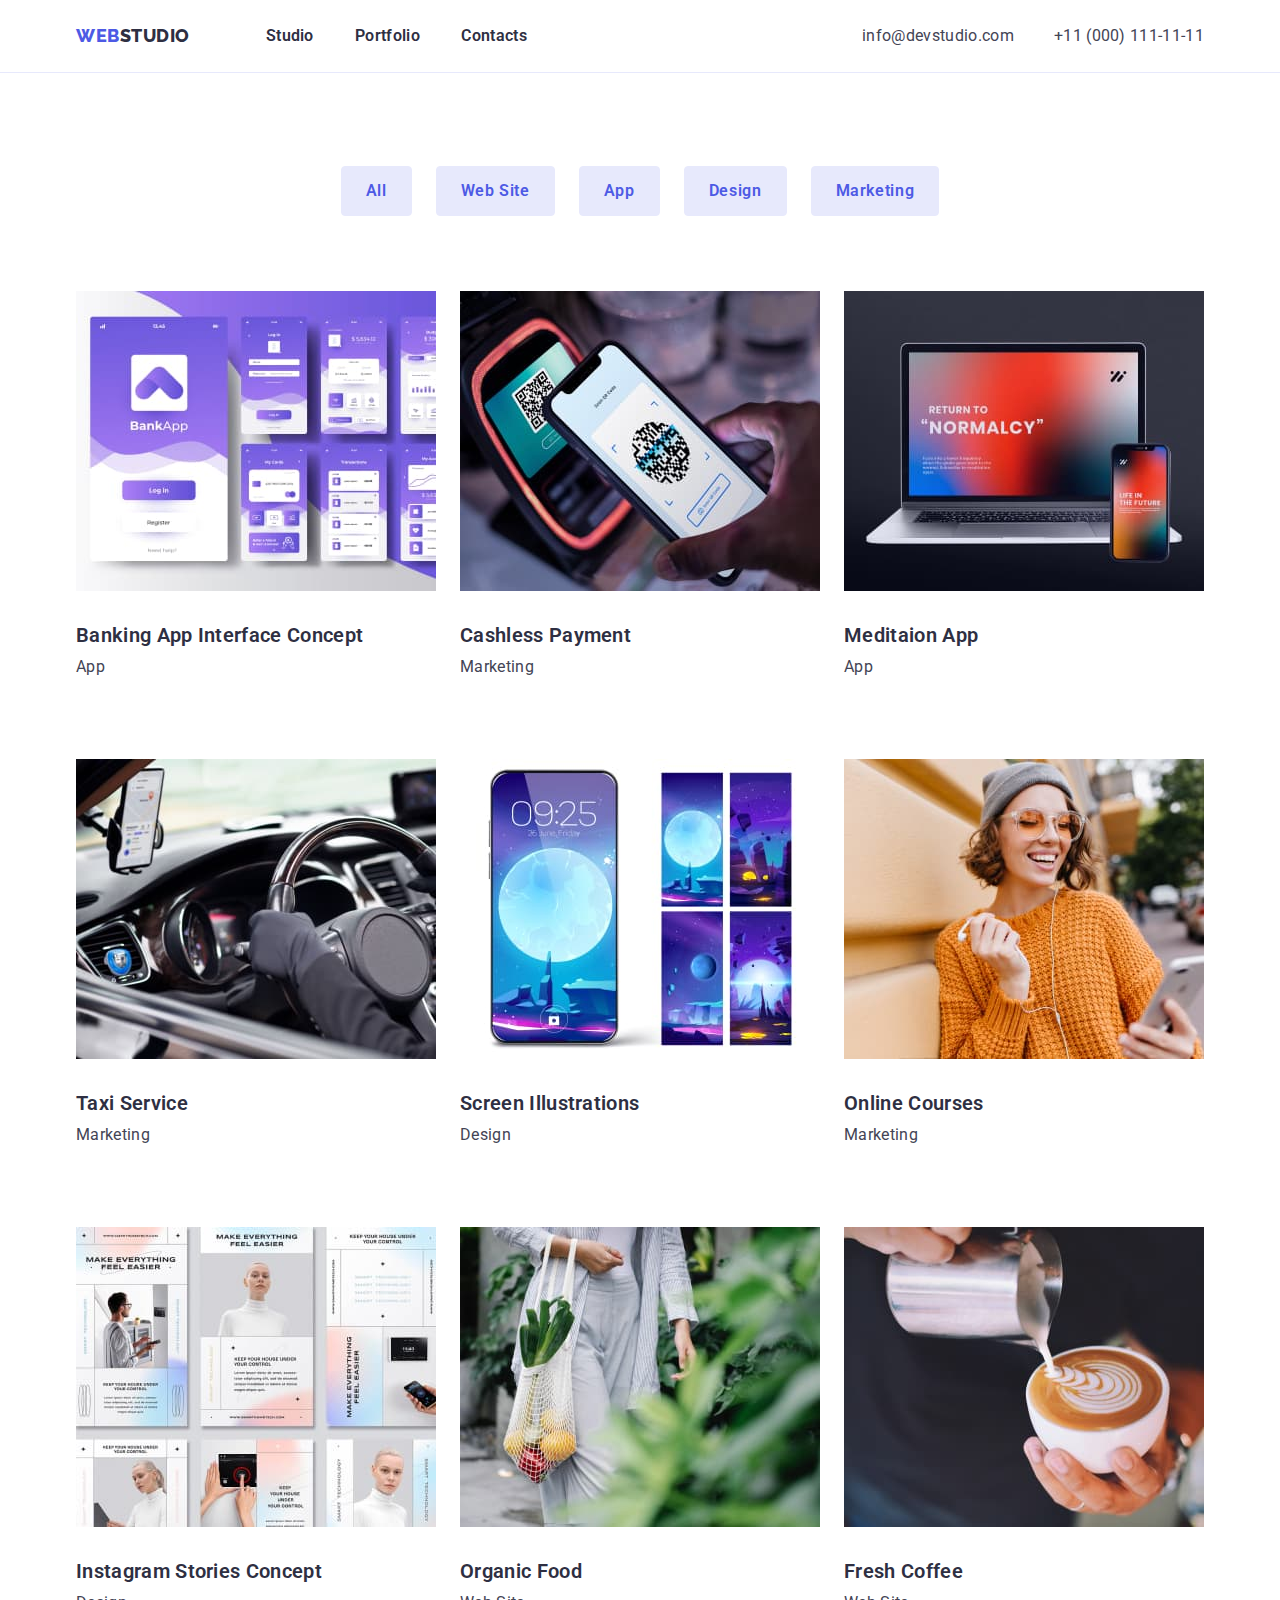
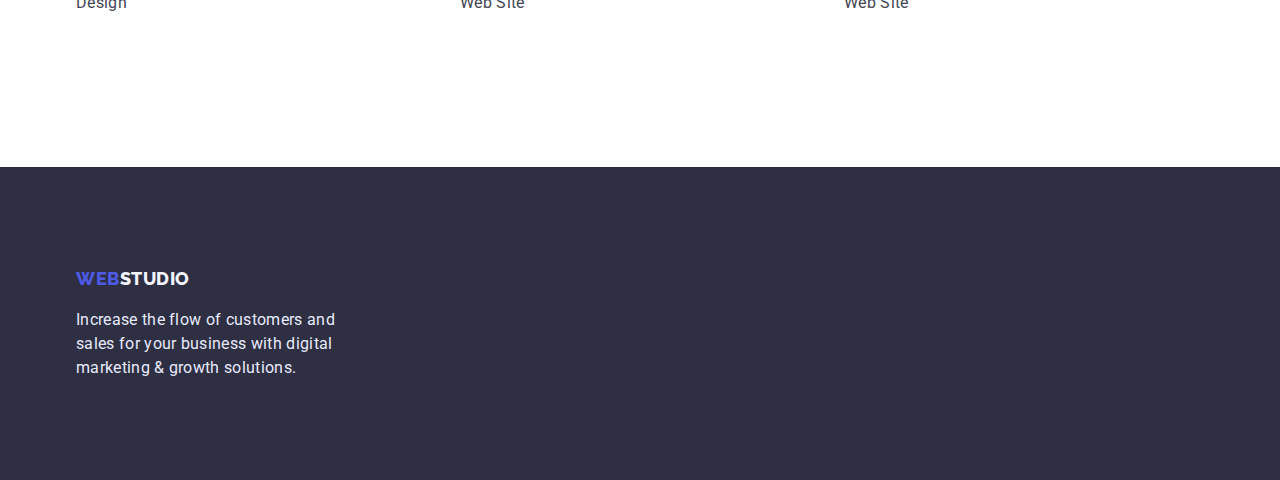
==== portfolio.html @ 483cd8c8 "homework3" ====
<!DOCTYPE html>
<html lang="en">
  <head>
    <meta charset="UTF-8" />
    <meta http-equiv="X-UA-Compatible" content="IE=edge" />
    <meta name="viewport" content="width=device-width, initial-scale=1.0" />
    <title>Portfolio</title>
    <link
      rel="stylesheet"
      href="https://cdn.jsdelivr.net/npm/modern-normalize@1.1.0/modern-normalize.min.css"
    />
    <link rel="preconnect" href="https://fonts.googleapis.com" />
    <link rel="preconnect" href="https://fonts.gstatic.com" crossorigin />
    <link
      href="https://fonts.googleapis.com/css2?family=Raleway:wght@700&family=Roboto:wght@400;500;700;900&display=swap"
      rel="stylesheet"
    />
    <link rel="stylesheet" href="./css/styles.css" />
  </head>
  <body>
    <header class="header-border">
      <div class="container header-line">
        <nav class="logo-line">
          <a class="link logo" href="./index.html"
            >Web<span class="logo-part">Studio</span>
          </a>
          <ul class="list nav-line">
            <li><a class="link nav-link" href="./index.html">Studio</a></li>
            <li>
              <a class="link nav-link" href="./portfolio.html">Portfolio</a>
            </li>
            <li><a class="link nav-link" href="#">Contacts</a></li>
          </ul>
        </nav>
        <ul class="list contact-line">
          <li>
            <a class="link contact-link" href="mailto:info@devstudio.com"
              >info@devstudio.com
            </a>
          </li>
          <li>
            <a class="link contact-link tel" href="tel:+110001111111"
              >+11 (000) 111-11-11
            </a>
          </li>
        </ul>
      </div>
    </header>

    <main>
      <section class="container">
        <h1 class="visually-hidden">Projects</h1>
        <ul class="list button-list">
          <li class="button-item">
            <button class="button" type="button">All</button>
          </li>
          <li class="button-item">
            <button class="button" type="button">Web Site</button>
          </li>
          <li class="button-item">
            <button class="button" type="button">App</button>
          </li>
          <li class="button-item">
            <button class="button" type="button">Design</button>
          </li>
          <li class="button-item">
            <button class="button" type="button">Marketing</button>
          </li>
        </ul>
        <ul class="list project-list">
          <li class="item">
            <img
              src="./images/projectcard1.jpg"
              alt="photo of the project"
              width="360"
              height="300"
            />
            <div class="project-item">
              <h2 class="subtitle-section">Banking App Interface Concept</h2>
              <p>App</p>
            </div>
          </li>

          <li class="item">
            <img
              src="./images/projectcard2.jpg"
              alt="photo of the project"
              width="360"
              height="300"
            />
            <!-- <p class="project-text">
              14 Stylish and User-Friendly App Design Concepts · Task Manager
              App · Calorie Tracker App · Exotic Fruit Ecommerce App · Cloud
              Storage App
            </p> -->
            <div class="project-item">
              <h2 class="subtitle-section">Cashless Payment</h2>
              <p>Marketing</p>
            </div>
          </li>

          <li class="item">
            <img
              src="./images/projectcard3.jpg"
              alt="photo of the project"
              width="360"
              height="300"
            />
            <div class="project-item">
              <h2 class="subtitle-section">Meditaion App</h2>
              <p>App</p>
            </div>
          </li>

          <li class="item">
            <img
              src="./images/projectcard4.jpg"
              alt="photo of the project"
              width="360"
              height="300"
            />
            <div class="project-item">
              <h2 class="subtitle-section">Taxi Service</h2>
              <p>Marketing</p>
            </div>
          </li>

          <li class="item">
            <img
              src="./images/projectcard5.jpg"
              alt="photo of the project"
              width="360"
              height="300"
            />
            <div class="project-item">
              <h2 class="subtitle-section">Screen Illustrations</h2>
              <p>Design</p>
            </div>
          </li>

          <li class="item">
            <img
              src="./images/projectcard6.jpg"
              alt="photo of the project"
              width="360"
              height="300"
            />
            <div class="project-item">
              <h2 class="subtitle-section">Online Courses</h2>
              <p>Marketing</p>
            </div>
          </li>

          <li class="item">
            <img
              src="./images/projectcard7.jpg"
              alt="photo of the project"
              width="360"
              height="300"
            />
            <div class="project-item">
              <h2 class="subtitle-section">Instagram Stories Concept</h2>
              <p>Design</p>
            </div>
          </li>

          <li class="item">
            <img
              src="./images/projectcard8.jpg"
              alt="photo of the project"
              width="360"
              height="300"
            />
            <div class="project-item">
              <h2 class="subtitle-section">Organic Food</h2>
              <p>Web Site</p>
            </div>
          </li>

          <li class="item">
            <img
              src="./images/projectcard9.jpg"
              alt="photo of the project"
              width="360"
              height="300"
            />
            <div class="project-item">
              <h2 class="subtitle-section">Fresh Coffee</h2>
              <p>Web Site</p>
            </div>
          </li>
        </ul>
      </section>
    </main>

    <footer class="footer">
      <div class="container">
        <div class="footer-item">
          <a class="link logo" href="./index.html"
            >Web<span class="logo-part-footer">Studio</span>
          </a>
          <p class="text-footer">
            Increase the flow of customers and sales for your business with
            digital marketing & growth solutions.
          </p>
        </div>
      </div>
    </footer>
  </body>
</html>
---- css/styles.css ----
:root {
  --primary-text-color: #434455; /* SLATE */
  --color-text-secondary: #2e2f42; /* NAVY BLUE */
  --color-text-footer: #e7e9fc; /* CORNFLOWER */
  --color-white: #fff;
  --color-background: #2e2f42; /* NAVY BLUE */
  --color-background-light: #f4f4fd; /* CLOUD */
  --primary-brand-color: #4d5ae5;
  --primary-font: "Roboto", sans-serif;
}

body {
  font-family: var(--primary-font);
  color: var(--primary-text-color);
  font-weight: 400;
  font-size: 16px;
  line-height: 1.5;
  letter-spacing: 0.02em;
}

.list {
  list-style: none;
  padding-left: 0;
  margin: 0;
}
.link {
  text-decoration: none;
}

h1,
h2,
h3,
ul,
p {
  margin-top: 0;
  margin-bottom: 0;
}

img {
  display: block;
}

.container {
  width: 1158px;

  margin-left: auto;
  margin-right: auto;
  padding-left: 15px;
  padding-right: 15px;

  text-align: center;
}

/* header */
.header-line {
  display: flex;
  padding-top: 24px;
  padding-bottom: 24px;
}

.header-border {
  border-bottom: 1px solid #e7e9fc;
}
.logo-line {
  display: flex;
}
.nav-line {
  display: flex;
  margin-left: 76px;
  width: 261px;
  justify-content: space-between;
}
.contact-line {
  display: flex;
  margin-left: auto;
}
.tel {
  margin-left: 40px;
}

.logo {
  color: var(--primary-brand-color);
  font-family: "Raleway";
  font-weight: 800;
  font-size: 18px;
  line-height: 1.3;
  letter-spacing: 0.03em;
  text-transform: uppercase;
}
.logo-part {
  color: var(--color-background);
}

.nav-link {
  font-weight: 600;
  color: var(--color-text-secondary);
}

.nav-link:hover,
.nav-link:focus {
  color: var(--primary-brand-color);
}
.contact-link {
  color: var(--primary-text-color);
}
.contact-link:hover,
.contact-link:focus {
  color: var(--primary-brand-color);
}

/* main Studio */

.section {
  padding-top: 120px;
  padding-bottom: 120px;
}
.hero-section {
  background-color: var(--color-background);
  padding-top: 188px;
  padding-bottom: 188px;
  text-align: center;
}
.hero-title {
  font-weight: 600;
  font-size: 56px;
  line-height: 1.1;
  text-align: center;
  color: var(--color-white);
}

.hero-button {
  background-color: var(--primary-brand-color);
  color: var(--color-white);
  cursor: pointer;
  font-family: var(--primary-font);
  font-weight: 600;
  font-size: 16px;
  line-height: 1.2;
  letter-spacing: 0.04em;
  border-radius: 4px;
  border: 1px solid transparent;
  padding: 16px 32px;
  margin-top: 48px;
}

.hero-button:hover,
.hero-button:focus {
  background: #404bbf;
}

.visually-hidden {
  position: absolute;
  white-space: nowrap;
  width: 1px;
  height: 1px;
  overflow: hidden;
  border: 0;
  padding: 0;
  clip: rect(0 0 0 0);
  clip-path: inset(50%);
  margin: -1px;
}

.features-list {
  display: flex;
  text-align: left;
}
.features-item {
  padding-right: 24px;
}
.features-item:last-child {
  padding-right: 0px;
}

.subtitle-section {
  font-weight: 600;
  font-size: 20px;
  line-height: 1.2;
  color: var(--color-text-secondary);
  padding-bottom: 8px;
}
.doing-section {
  padding-top: 0;
}
.doing-list {
  display: flex;
  margin-top: 72px;
  justify-content: space-between;
}

.title-section {
  font-weight: 700;
  font-size: 36px;
  line-height: 1.17;
  color: var(--color-text-secondary);
}
.section-light {
  background-color: var(--color-background-light);
}
.team-list {
  display: flex;
  justify-content: space-between;
  margin-top: 72px;
}

.team-item {
  background-color: var(--color-white);
  padding-top: 32px;
  padding-bottom: 32px;
}

/* footer */
.footer {
  background-color: var(--color-background);
  padding-top: 100px;
  padding-bottom: 100px;
}

.logo-part-footer {
  color: var(--color-background-light);
}

.text-footer {
  margin-top: 16px;
  color: var(--color-text-footer);
}

.footer-item {
  width: 264px;
  text-align: left;
}
/* main Portfolio */

.button {
  font-size: 16px;
  line-height: 1.5;
  letter-spacing: 0.04em;
  font-weight: 600;
  color: var(--primary-brand-color);
  background-color: var(--color-text-footer);
  cursor: pointer;
  font-family: var(--primary-font);
  padding: 12px 24px;

  border: 1px solid #e7e9fc;
  border-radius: 4px;
}
.button-item {
  margin-right: 24px;
}
.button-item:last-child {
  margin-right: 0px;
}

.button:hover,
.button:focus {
  color: var(--color-white);
  background-color: var(--primary-brand-color);
}
.button-list {
  display: flex;
  justify-content: center;
  margin-top: 93px;
  margin-bottom: 75px;
}

.project-text {
  color: var(--color-background-light);
}
.project-list {
  display: flex;
  flex-wrap: wrap;
  margin-left: -24px;
  margin-top: -48px;
  margin-bottom: 120px;
}
.project-list > .item {
  flex-basis: calc(100% / 3-24px);
  margin-left: 24px;
  margin-top: 48px;
}
.project-item {
  padding-top: 32px;
  padding-bottom: 32px;
  text-align: left;
}
/*.
doing-item{
  margin-right: 24px;
}

  outline: 1px solid tomato;
  */
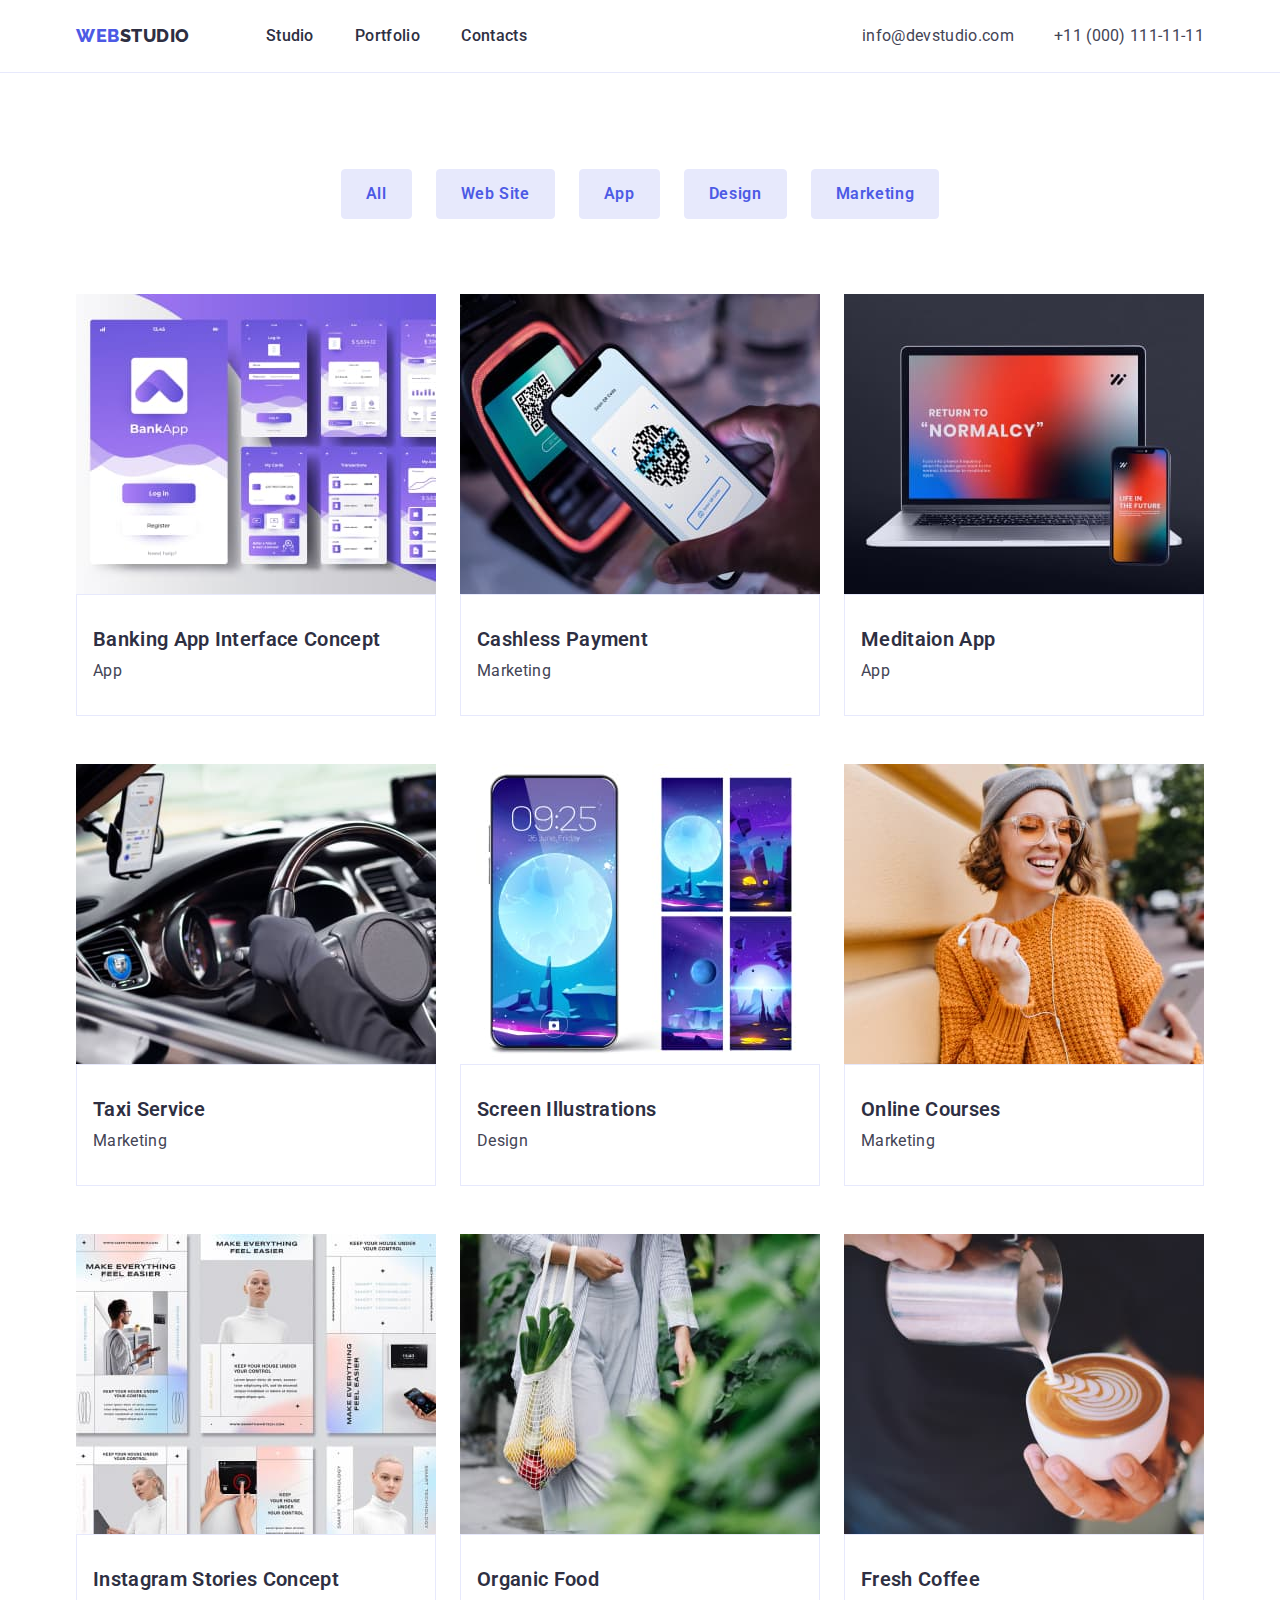
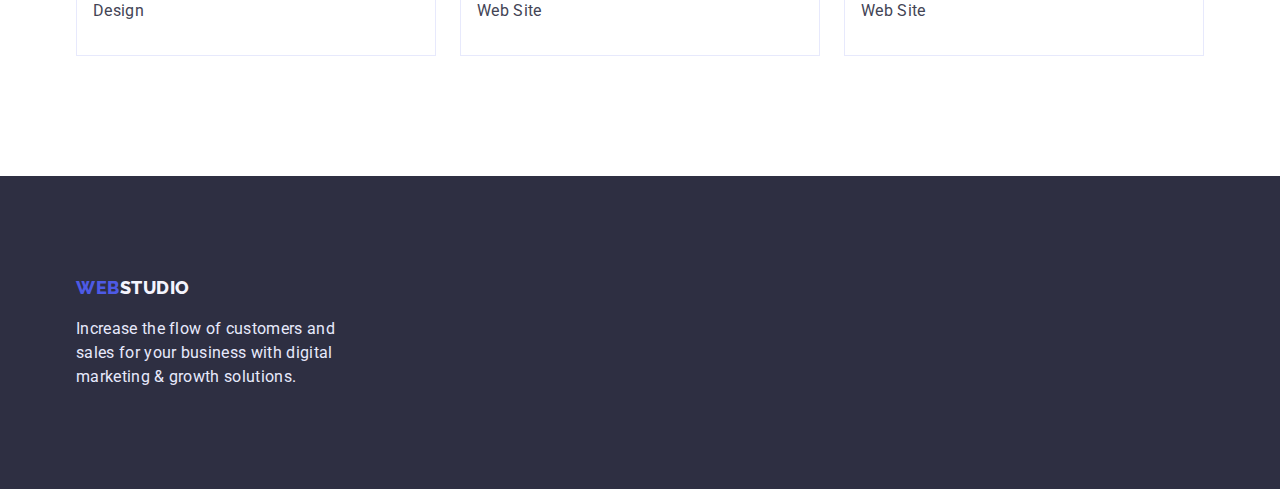
==== commit 253082ee: "homework 3 with corrections" ====
--- a/portfolio.html
+++ b/portfolio.html
@@ -12,7 +12,7 @@
     <link rel="preconnect" href="https://fonts.googleapis.com" />
     <link rel="preconnect" href="https://fonts.gstatic.com" crossorigin />
     <link
-      href="https://fonts.googleapis.com/css2?family=Raleway:wght@700&family=Roboto:wght@400;500;700;900&display=swap"
+      href="https://fonts.googleapis.com/css2?family=Raleway:wght@800&family=Roboto:wght@400;500;700;900&display=swap"
       rel="stylesheet"
     />
     <link rel="stylesheet" href="./css/styles.css" />
@@ -48,148 +48,150 @@
     </header>
 
     <main>
-      <section class="container">
-        <h1 class="visually-hidden">Projects</h1>
-        <ul class="list button-list">
-          <li class="button-item">
-            <button class="button" type="button">All</button>
-          </li>
-          <li class="button-item">
-            <button class="button" type="button">Web Site</button>
-          </li>
-          <li class="button-item">
-            <button class="button" type="button">App</button>
-          </li>
-          <li class="button-item">
-            <button class="button" type="button">Design</button>
-          </li>
-          <li class="button-item">
-            <button class="button" type="button">Marketing</button>
-          </li>
-        </ul>
-        <ul class="list project-list">
-          <li class="item">
-            <img
-              src="./images/projectcard1.jpg"
-              alt="photo of the project"
-              width="360"
-              height="300"
-            />
-            <div class="project-item">
-              <h2 class="subtitle-section">Banking App Interface Concept</h2>
-              <p>App</p>
-            </div>
-          </li>
-
-          <li class="item">
-            <img
-              src="./images/projectcard2.jpg"
-              alt="photo of the project"
-              width="360"
-              height="300"
-            />
-            <!-- <p class="project-text">
-              14 Stylish and User-Friendly App Design Concepts · Task Manager
-              App · Calorie Tracker App · Exotic Fruit Ecommerce App · Cloud
-              Storage App
-            </p> -->
-            <div class="project-item">
-              <h2 class="subtitle-section">Cashless Payment</h2>
-              <p>Marketing</p>
-            </div>
-          </li>
-
-          <li class="item">
-            <img
-              src="./images/projectcard3.jpg"
-              alt="photo of the project"
-              width="360"
-              height="300"
-            />
-            <div class="project-item">
-              <h2 class="subtitle-section">Meditaion App</h2>
-              <p>App</p>
-            </div>
-          </li>
-
-          <li class="item">
-            <img
-              src="./images/projectcard4.jpg"
-              alt="photo of the project"
-              width="360"
-              height="300"
-            />
-            <div class="project-item">
-              <h2 class="subtitle-section">Taxi Service</h2>
-              <p>Marketing</p>
-            </div>
-          </li>
-
-          <li class="item">
-            <img
-              src="./images/projectcard5.jpg"
-              alt="photo of the project"
-              width="360"
-              height="300"
-            />
-            <div class="project-item">
-              <h2 class="subtitle-section">Screen Illustrations</h2>
-              <p>Design</p>
-            </div>
-          </li>
-
-          <li class="item">
-            <img
-              src="./images/projectcard6.jpg"
-              alt="photo of the project"
-              width="360"
-              height="300"
-            />
-            <div class="project-item">
-              <h2 class="subtitle-section">Online Courses</h2>
-              <p>Marketing</p>
-            </div>
-          </li>
-
-          <li class="item">
-            <img
-              src="./images/projectcard7.jpg"
-              alt="photo of the project"
-              width="360"
-              height="300"
-            />
-            <div class="project-item">
-              <h2 class="subtitle-section">Instagram Stories Concept</h2>
-              <p>Design</p>
-            </div>
-          </li>
-
-          <li class="item">
-            <img
-              src="./images/projectcard8.jpg"
-              alt="photo of the project"
-              width="360"
-              height="300"
-            />
-            <div class="project-item">
-              <h2 class="subtitle-section">Organic Food</h2>
-              <p>Web Site</p>
-            </div>
-          </li>
-
-          <li class="item">
-            <img
-              src="./images/projectcard9.jpg"
-              alt="photo of the project"
-              width="360"
-              height="300"
-            />
-            <div class="project-item">
-              <h2 class="subtitle-section">Fresh Coffee</h2>
-              <p>Web Site</p>
-            </div>
-          </li>
-        </ul>
+      <section class="portfolio">
+        <div class="container">
+          <h1 class="visually-hidden">Projects</h1>
+          <ul class="list button-list">
+            <li class="button-item">
+              <button class="button" type="button">All</button>
+            </li>
+            <li class="button-item">
+              <button class="button" type="button">Web Site</button>
+            </li>
+            <li class="button-item">
+              <button class="button" type="button">App</button>
+            </li>
+            <li class="button-item">
+              <button class="button" type="button">Design</button>
+            </li>
+            <li class="button-item">
+              <button class="button" type="button">Marketing</button>
+            </li>
+          </ul>
+          <ul class="list project-list">
+            <li class="item">
+              <img
+                src="./images/projectcard1.jpg"
+                alt="photo of the project"
+                width="360"
+                height="300"
+              />
+              <div class="project-item">
+                <h2 class="subtitle-section">Banking App Interface Concept</h2>
+                <p>App</p>
+              </div>
+            </li>
+
+            <li class="item">
+              <img
+                src="./images/projectcard2.jpg"
+                alt="photo of the project"
+                width="360"
+                height="300"
+              />
+              <!-- <p class="project-text">
+        14 Stylish and User-Friendly App Design Concepts · Task Manager
+        App · Calorie Tracker App · Exotic Fruit Ecommerce App · Cloud
+        Storage App
+      </p> -->
+              <div class="project-item">
+                <h2 class="subtitle-section">Cashless Payment</h2>
+                <p>Marketing</p>
+              </div>
+            </li>
+
+            <li class="item">
+              <img
+                src="./images/projectcard3.jpg"
+                alt="photo of the project"
+                width="360"
+                height="300"
+              />
+              <div class="project-item">
+                <h2 class="subtitle-section">Meditaion App</h2>
+                <p>App</p>
+              </div>
+            </li>
+
+            <li class="item">
+              <img
+                src="./images/projectcard4.jpg"
+                alt="photo of the project"
+                width="360"
+                height="300"
+              />
+              <div class="project-item">
+                <h2 class="subtitle-section">Taxi Service</h2>
+                <p>Marketing</p>
+              </div>
+            </li>
+
+            <li class="item">
+              <img
+                src="./images/projectcard5.jpg"
+                alt="photo of the project"
+                width="360"
+                height="300"
+              />
+              <div class="project-item">
+                <h2 class="subtitle-section">Screen Illustrations</h2>
+                <p>Design</p>
+              </div>
+            </li>
+
+            <li class="item">
+              <img
+                src="./images/projectcard6.jpg"
+                alt="photo of the project"
+                width="360"
+                height="300"
+              />
+              <div class="project-item">
+                <h2 class="subtitle-section">Online Courses</h2>
+                <p>Marketing</p>
+              </div>
+            </li>
+
+            <li class="item">
+              <img
+                src="./images/projectcard7.jpg"
+                alt="photo of the project"
+                width="360"
+                height="300"
+              />
+              <div class="project-item">
+                <h2 class="subtitle-section">Instagram Stories Concept</h2>
+                <p>Design</p>
+              </div>
+            </li>
+
+            <li class="item">
+              <img
+                src="./images/projectcard8.jpg"
+                alt="photo of the project"
+                width="360"
+                height="300"
+              />
+              <div class="project-item">
+                <h2 class="subtitle-section">Organic Food</h2>
+                <p>Web Site</p>
+              </div>
+            </li>
+
+            <li class="item">
+              <img
+                src="./images/projectcard9.jpg"
+                alt="photo of the project"
+                width="360"
+                height="300"
+              />
+              <div class="project-item">
+                <h2 class="subtitle-section">Fresh Coffee</h2>
+                <p>Web Site</p>
+              </div>
+            </li>
+          </ul>
+        </div>
       </section>
     </main>
 
--- a/css/styles.css
+++ b/css/styles.css
@@ -47,8 +47,6 @@
   margin-right: auto;
   padding-left: 15px;
   padding-right: 15px;
-
-  text-align: center;
 }
 
 /* header */
@@ -92,7 +90,7 @@
 }
 
 .nav-link {
-  font-weight: 600;
+  font-weight: 500;
   color: var(--color-text-secondary);
 }
 
@@ -118,8 +116,8 @@
   background-color: var(--color-background);
   padding-top: 188px;
   padding-bottom: 188px;
-  text-align: center;
-}
+}
+
 .hero-title {
   font-weight: 600;
   font-size: 56px;
@@ -141,6 +139,9 @@
   border: 1px solid transparent;
   padding: 16px 32px;
   margin-top: 48px;
+  margin-left: auto;
+  margin-right: auto;
+  display: block;
 }
 
 .hero-button:hover,
@@ -163,7 +164,7 @@
 
 .features-list {
   display: flex;
-  text-align: left;
+  justify-content: space-between;
 }
 .features-item {
   padding-right: 24px;
@@ -193,6 +194,7 @@
   font-size: 36px;
   line-height: 1.17;
   color: var(--color-text-secondary);
+  text-align: center;
 }
 .section-light {
   background-color: var(--color-background-light);
@@ -207,6 +209,10 @@
   background-color: var(--color-white);
   padding-top: 32px;
   padding-bottom: 32px;
+  box-shadow: 0px 1px 6px rgba(46, 47, 66, 0.08),
+    0px 1px 1px rgba(46, 47, 66, 0.16), 0px 2px 1px rgba(46, 47, 66, 0.08);
+  border-radius: 0px 0px 4px 4px;
+  text-align: center;
 }
 
 /* footer */
@@ -260,7 +266,6 @@
 .button-list {
   display: flex;
   justify-content: center;
-  margin-top: 93px;
   margin-bottom: 75px;
 }
 
@@ -272,7 +277,6 @@
   flex-wrap: wrap;
   margin-left: -24px;
   margin-top: -48px;
-  margin-bottom: 120px;
 }
 .project-list > .item {
   flex-basis: calc(100% / 3-24px);
@@ -282,7 +286,12 @@
 .project-item {
   padding-top: 32px;
   padding-bottom: 32px;
-  text-align: left;
+  border: 1px solid #e7e9fc;
+  padding-left: 16px;
+}
+.portfolio {
+  padding-top: 96px;
+  padding-bottom: 120px;
 }
 /*.
 doing-item{
